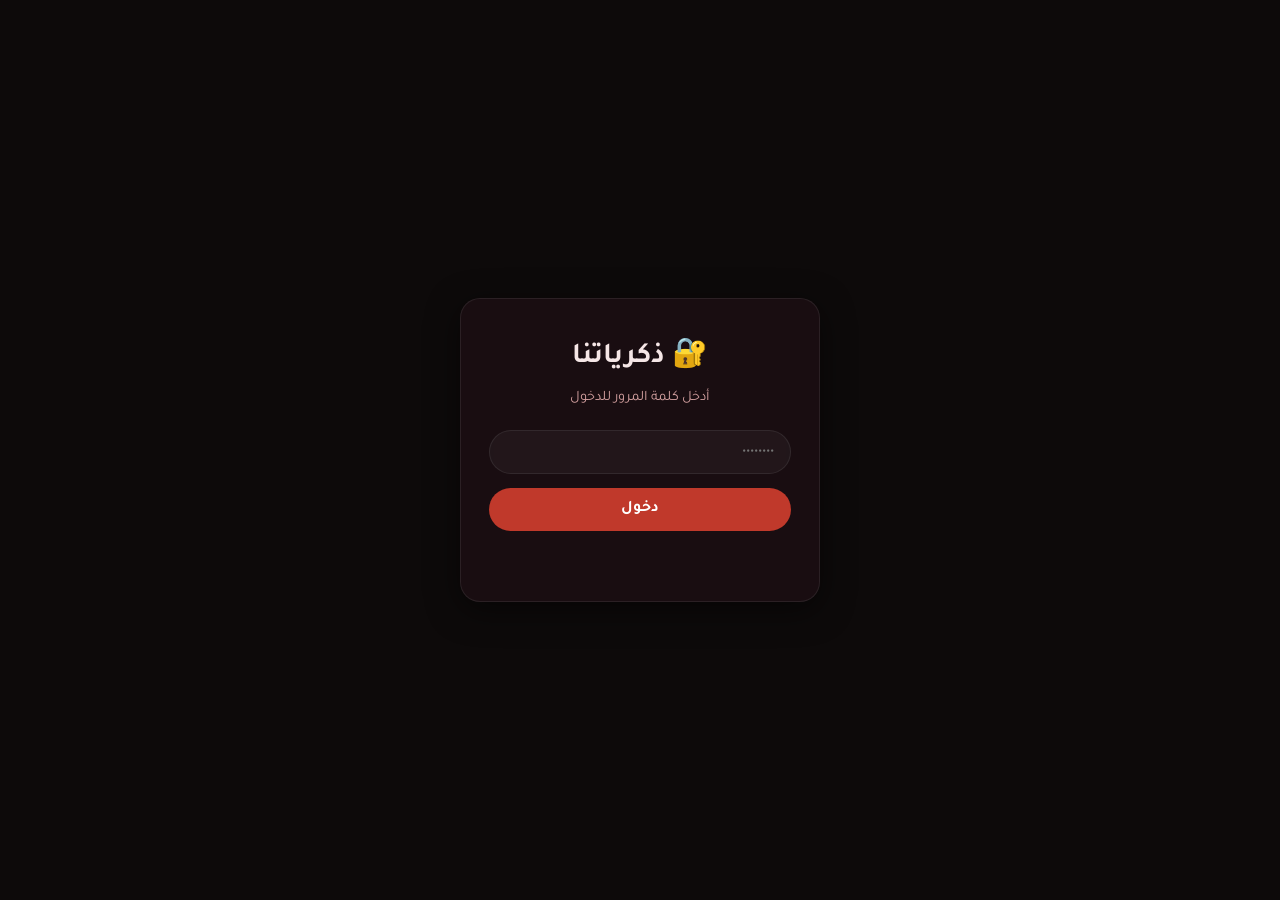
==== love.html @ b3a71997 "Add files via upload" ====
<!DOCTYPE html>
<html lang="ar" dir="rtl">
<head>
    <meta charset="UTF-8" />
    <meta name="viewport" content="width=device-width, initial-scale=1.0" />
    <title>ذكرياتنا ❤️</title>
    <link rel="preconnect" href="https://fonts.googleapis.com">
    <link rel="preconnect" href="https://fonts.gstatic.com" crossorigin>
    <link href="https://fonts.googleapis.com/css2?family=Tajawal:wght@300;400;500;700;800&display=swap" rel="stylesheet">
    <style>
        /* ========== RESET & BASE ========== */
        * {
            margin: 0;
            padding: 0;
            box-sizing: border-box;
        }

        :root {
            --bg-primary: #0d0a0a;
            --bg-secondary: #1a1015;
            --bg-card: rgba(30, 15, 20, 0.75);
            --text-primary: #f5e6e6;
            --text-secondary: #d4a0a0;
            --accent: #c0392b;
            --accent-light: #e74c3c;
            --accent-glow: rgba(192, 57, 43, 0.3);
            --glass-border: rgba(255, 255, 255, 0.08);
            --shadow: 0 8px 32px rgba(0, 0, 0, 0.5);
            --radius: 20px;
            --transition: all 0.3s cubic-bezier(0.4, 0, 0.2, 1);
        }

        html {
            scroll-behavior: smooth;
        }

        body {
            font-family: 'Tajawal', sans-serif;
            background: var(--bg-primary);
            color: var(--text-primary);
            min-height: 100vh;
            overflow-x: hidden;
            line-height: 1.6;
        }

        /* ========== SCROLLBAR ========== */
        ::-webkit-scrollbar {
            width: 6px;
        }
        ::-webkit-scrollbar-track {
            background: var(--bg-primary);
        }
        ::-webkit-scrollbar-thumb {
            background: var(--accent);
            border-radius: 10px;
        }

        /* ========== FLOATING HEARTS ========== */
        #hearts-container {
            position: fixed;
            top: 0;
            left: 0;
            width: 100%;
            height: 100%;
            pointer-events: none;
            z-index: 0;
            overflow: hidden;
        }

        .heart {
            position: absolute;
            font-size: 1.2rem;
            color: var(--accent-light);
            opacity: 0.25;
            animation: floatHeart linear infinite;
            user-select: none;
        }

        @keyframes floatHeart {
            0% {
                transform: translateY(100vh) scale(0.5) rotate(0deg);
                opacity: 0.15;
            }
            50% {
                opacity: 0.35;
            }
            100% {
                transform: translateY(-10vh) scale(1.2) rotate(720deg);
                opacity: 0;
            }
        }

        /* ========== GLASSMORPHISM ========== */
        .glass {
            background: var(--bg-card);
            backdrop-filter: blur(16px) saturate(1.2);
            -webkit-backdrop-filter: blur(16px) saturate(1.2);
            border: 1px solid var(--glass-border);
            border-radius: var(--radius);
            box-shadow: var(--shadow);
        }

        /* ========== LAYOUT ========== */
        .app-container {
            position: relative;
            z-index: 1;
            max-width: 480px;
            margin: 0 auto;
            padding: 16px 16px 80px;
        }

        /* ========== HEADER ========== */
        .app-header {
            display: flex;
            justify-content: space-between;
            align-items: center;
            padding: 12px 0;
            margin-bottom: 20px;
            border-bottom: 1px solid var(--glass-border);
        }

        .app-header .logo {
            font-size: 1.5rem;
            font-weight: 800;
            background: linear-gradient(135deg, #f5e6e6, #d4a0a0);
            -webkit-background-clip: text;
            -webkit-text-fill-color: transparent;
            background-clip: text;
            letter-spacing: -0.5px;
        }

        .header-actions {
            display: flex;
            gap: 8px;
        }

        .header-actions button {
            background: none;
            border: none;
            color: var(--text-secondary);
            font-size: 1.2rem;
            cursor: pointer;
            padding: 6px 10px;
            border-radius: 12px;
            transition: var(--transition);
            font-family: 'Tajawal', sans-serif;
        }

        .header-actions button:hover {
            background: rgba(255, 255, 255, 0.05);
            color: var(--text-primary);
        }

        .header-actions button.active {
            color: var(--accent-light);
        }

        /* ========== HERO ========== */
        .hero {
            text-align: center;
            padding: 30px 0 20px;
        }

        .hero h1 {
            font-size: 2.6rem;
            font-weight: 800;
            background: linear-gradient(135deg, #f5e6e6, #e74c3c);
            -webkit-background-clip: text;
            -webkit-text-fill-color: transparent;
            background-clip: text;
            margin-bottom: 8px;
        }

        .hero p {
            color: var(--text-secondary);
            font-size: 1.05rem;
            font-weight: 300;
            max-width: 320px;
            margin: 0 auto;
        }

        /* ========== COUNTER ========== */
        .counter {
            display: grid;
            grid-template-columns: repeat(3, 1fr);
            gap: 12px;
            margin: 24px 0 30px;
            text-align: center;
        }

        .counter .time-unit {
            background: var(--bg-card);
            backdrop-filter: blur(12px);
            -webkit-backdrop-filter: blur(12px);
            border: 1px solid var(--glass-border);
            border-radius: 16px;
            padding: 14px 6px;
        }

        .counter .time-unit .number {
            font-size: 2.2rem;
            font-weight: 800;
            color: var(--text-primary);
            line-height: 1.2;
        }

        .counter .time-unit .label {
            font-size: 0.75rem;
            color: var(--text-secondary);
            text-transform: uppercase;
            letter-spacing: 1px;
        }

        /* ========== SECTION TITLE ========== */
        .section-title {
            font-size: 1.3rem;
            font-weight: 700;
            margin: 28px 0 16px;
            display: flex;
            align-items: center;
            gap: 10px;
        }

        .section-title span {
            background: linear-gradient(135deg, var(--accent-light), var(--accent));
            width: 6px;
            height: 28px;
            border-radius: 10px;
            display: inline-block;
        }

        /* ========== CARDS GRID (Memories, Messages) ========== */
        .cards-grid {
            display: grid;
            grid-template-columns: 1fr 1fr;
            gap: 14px;
        }

        .card-item {
            background: var(--bg-card);
            backdrop-filter: blur(12px);
            -webkit-backdrop-filter: blur(12px);
            border: 1px solid var(--glass-border);
            border-radius: var(--radius);
            overflow: hidden;
            transition: var(--transition);
            cursor: pointer;
            position: relative;
        }

        .card-item:hover {
            transform: translateY(-4px);
            border-color: rgba(192, 57, 43, 0.3);
            box-shadow: 0 12px 40px rgba(192, 57, 43, 0.15);
        }

        .card-item .card-img {
            width: 100%;
            aspect-ratio: 1 / 1;
            object-fit: cover;
            display: block;
            background: #1a1015;
        }

        .card-item .card-body {
            padding: 12px 14px 14px;
        }

        .card-item .card-body .card-title {
            font-size: 0.95rem;
            font-weight: 700;
            margin-bottom: 2px;
        }

        .card-item .card-body .card-date {
            font-size: 0.7rem;
            color: var(--text-secondary);
        }

        .card-item .card-body .card-emoji {
            font-size: 1.6rem;
            position: absolute;
            top: 10px;
            right: 10px;
            background: rgba(0, 0, 0, 0.5);
            border-radius: 50%;
            width: 36px;
            height: 36px;
            display: flex;
            align-items: center;
            justify-content: center;
            backdrop-filter: blur(6px);
        }

        /* ========== LIGHTBOX ========== */
        .lightbox-overlay {
            position: fixed;
            top: 0;
            left: 0;
            width: 100%;
            height: 100%;
            background: rgba(0, 0, 0, 0.9);
            z-index: 999;
            display: none;
            align-items: center;
            justify-content: center;
            padding: 20px;
            backdrop-filter: blur(8px);
        }

        .lightbox-overlay.active {
            display: flex;
        }

        .lightbox-content {
            max-width: 420px;
            width: 100%;
            background: var(--bg-secondary);
            border-radius: var(--radius);
            overflow: hidden;
            border: 1px solid var(--glass-border);
            box-shadow: 0 20px 60px rgba(0, 0, 0, 0.8);
            animation: fadeUp 0.3s ease;
        }

        .lightbox-content img {
            width: 100%;
            max-height: 60vh;
            object-fit: contain;
            background: #0a0707;
        }

        .lightbox-content .lb-body {
            padding: 18px 20px 20px;
        }

        .lightbox-content .lb-body .lb-title {
            font-size: 1.2rem;
            font-weight: 700;
        }

        .lightbox-content .lb-body .lb-desc {
            color: var(--text-secondary);
            font-size: 0.95rem;
            margin: 4px 0 8px;
        }

        .lightbox-content .lb-body .lb-date {
            font-size: 0.8rem;
            color: var(--text-secondary);
            opacity: 0.7;
        }

        .lightbox-close {
            position: absolute;
            top: 20px;
            right: 20px;
            background: rgba(0, 0, 0, 0.6);
            border: none;
            color: #fff;
            font-size: 1.8rem;
            width: 48px;
            height: 48px;
            border-radius: 50%;
            cursor: pointer;
            transition: var(--transition);
            backdrop-filter: blur(8px);
            display: flex;
            align-items: center;
            justify-content: center;
        }

        .lightbox-close:hover {
            background: var(--accent);
        }

        .lightbox-nav {
            display: flex;
            justify-content: space-between;
            padding: 0 12px 16px;
            gap: 12px;
        }

        .lightbox-nav button {
            background: rgba(255, 255, 255, 0.06);
            border: 1px solid var(--glass-border);
            color: var(--text-primary);
            padding: 8px 20px;
            border-radius: 30px;
            cursor: pointer;
            font-family: 'Tajawal', sans-serif;
            transition: var(--transition);
            font-size: 0.85rem;
            flex: 1;
        }

        .lightbox-nav button:hover {
            background: var(--accent);
            border-color: var(--accent);
        }

        @keyframes fadeUp {
            from {
                opacity: 0;
                transform: translateY(30px) scale(0.96);
            }
            to {
                opacity: 1;
                transform: translateY(0) scale(1);
            }
        }

        /* ========== MUSIC PLAYER ========== */
        .music-player {
            background: var(--bg-card);
            backdrop-filter: blur(16px);
            -webkit-backdrop-filter: blur(16px);
            border: 1px solid var(--glass-border);
            border-radius: var(--radius);
            padding: 16px 18px;
            margin: 20px 0;
            display: flex;
            align-items: center;
            gap: 14px;
        }

        .music-player .cover {
            width: 56px;
            height: 56px;
            border-radius: 14px;
            object-fit: cover;
            background: #1a1015;
            flex-shrink: 0;
        }

        .music-player .info {
            flex: 1;
            min-width: 0;
        }

        .music-player .info .song-name {
            font-weight: 700;
            font-size: 0.95rem;
            white-space: nowrap;
            overflow: hidden;
            text-overflow: ellipsis;
        }

        .music-player .info .artist {
            font-size: 0.75rem;
            color: var(--text-secondary);
        }

        .music-player .controls {
            display: flex;
            gap: 8px;
            align-items: center;
        }

        .music-player .controls button {
            background: none;
            border: none;
            color: var(--text-secondary);
            font-size: 1.4rem;
            cursor: pointer;
            transition: var(--transition);
            padding: 4px;
            display: flex;
            align-items: center;
            justify-content: center;
        }

        .music-player .controls button:hover {
            color: var(--accent-light);
            transform: scale(1.1);
        }

        .music-player .controls button.play-btn {
            font-size: 2rem;
            color: var(--text-primary);
        }

        /* ========== TIMELINE ========== */
        .timeline {
            position: relative;
            padding: 10px 0 10px 20px;
            border-right: 2px solid var(--accent);
            margin: 16px 0 20px;
        }

        .timeline-item {
            margin-bottom: 22px;
            padding-right: 18px;
            position: relative;
            animation: slideRight 0.4s ease both;
        }

        .timeline-item::before {
            content: '';
            position: absolute;
            right: -26px;
            top: 4px;
            width: 12px;
            height: 12px;
            background: var(--accent-light);
            border-radius: 50%;
            border: 2px solid var(--bg-primary);
            box-shadow: 0 0 0 3px var(--accent-glow);
        }

        .timeline-item .tl-emoji {
            font-size: 1.3rem;
            margin-left: 6px;
        }

        .timeline-item .tl-title {
            font-weight: 700;
            font-size: 1rem;
        }

        .timeline-item .tl-desc {
            color: var(--text-secondary);
            font-size: 0.85rem;
        }

        @keyframes slideRight {
            from {
                opacity: 0;
                transform: translateX(-14px);
            }
            to {
                opacity: 1;
                transform: translateX(0);
            }
        }

        /* ========== CHAT ========== */
        .chat-container {
            background: var(--bg-card);
            backdrop-filter: blur(16px);
            -webkit-backdrop-filter: blur(16px);
            border: 1px solid var(--glass-border);
            border-radius: var(--radius);
            overflow: hidden;
            margin: 16px 0;
            height: 420px;
            display: flex;
            flex-direction: column;
        }

        .chat-header {
            padding: 12px 16px;
            border-bottom: 1px solid var(--glass-border);
            display: flex;
            align-items: center;
            gap: 12px;
            background: rgba(0, 0, 0, 0.2);
        }

        .chat-header .chat-avatar {
            width: 36px;
            height: 36px;
            border-radius: 50%;
            object-fit: cover;
            background: var(--accent);
            display: flex;
            align-items: center;
            justify-content: center;
            font-size: 1.2rem;
        }

        .chat-header .chat-name {
            font-weight: 700;
            font-size: 0.95rem;
        }

        .chat-messages {
            flex: 1;
            overflow-y: auto;
            padding: 14px 16px;
            display: flex;
            flex-direction: column;
            gap: 10px;
        }

        .chat-messages .msg {
            max-width: 82%;
            padding: 10px 14px;
            border-radius: 18px;
            font-size: 0.9rem;
            line-height: 1.5;
            animation: fadeUp 0.25s ease;
        }

        .chat-messages .msg.user {
            background: var(--accent);
            color: #fff;
            align-self: flex-end;
            border-bottom-left-radius: 4px;
        }

        .chat-messages .msg.ai {
            background: rgba(255, 255, 255, 0.06);
            color: var(--text-primary);
            align-self: flex-start;
            border-bottom-right-radius: 4px;
            border: 1px solid var(--glass-border);
        }

        .chat-messages .msg.ai .typing-dots {
            display: flex;
            gap: 4px;
            padding: 2px 0;
        }

        .chat-messages .msg.ai .typing-dots span {
            width: 8px;
            height: 8px;
            background: var(--text-secondary);
            border-radius: 50%;
            animation: typingBounce 1.2s infinite both;
        }

        .chat-messages .msg.ai .typing-dots span:nth-child(2) {
            animation-delay: 0.2s;
        }
        .chat-messages .msg.ai .typing-dots span:nth-child(3) {
            animation-delay: 0.4s;
        }

        @keyframes typingBounce {
            0%,
            80%,
            100% {
                transform: scale(0.6);
                opacity: 0.4;
            }
            40% {
                transform: scale(1);
                opacity: 1;
            }
        }

        .chat-input {
            display: flex;
            gap: 8px;
            padding: 10px 14px 14px;
            border-top: 1px solid var(--glass-border);
            background: rgba(0, 0, 0, 0.15);
        }

        .chat-input input {
            flex: 1;
            background: rgba(255, 255, 255, 0.04);
            border: 1px solid var(--glass-border);
            border-radius: 30px;
            padding: 10px 16px;
            color: var(--text-primary);
            font-family: 'Tajawal', sans-serif;
            font-size: 0.9rem;
            outline: none;
            transition: var(--transition);
        }

        .chat-input input:focus {
            border-color: var(--accent);
            background: rgba(255, 255, 255, 0.06);
        }

        .chat-input input::placeholder {
            color: var(--text-secondary);
            opacity: 0.6;
        }

        .chat-input button {
            background: var(--accent);
            border: none;
            color: #fff;
            width: 44px;
            height: 44px;
            border-radius: 50%;
            font-size: 1.2rem;
            cursor: pointer;
            transition: var(--transition);
            display: flex;
            align-items: center;
            justify-content: center;
            flex-shrink: 0;
        }

        .chat-input button:hover {
            background: var(--accent-light);
            transform: scale(1.05);
        }

        .chat-clear {
            background: none;
            border: none;
            color: var(--text-secondary);
            font-size: 0.75rem;
            cursor: pointer;
            padding: 4px 12px;
            border-radius: 20px;
            transition: var(--transition);
            font-family: 'Tajawal', sans-serif;
            opacity: 0.6;
        }

        .chat-clear:hover {
            color: var(--accent-light);
            opacity: 1;
        }

        /* ========== BOTTOM NAV ========== */
        .bottom-nav {
            position: fixed;
            bottom: 0;
            left: 0;
            right: 0;
            background: rgba(13, 10, 10, 0.92);
            backdrop-filter: blur(20px) saturate(1.4);
            -webkit-backdrop-filter: blur(20px) saturate(1.4);
            border-top: 1px solid var(--glass-border);
            display: flex;
            justify-content: space-around;
            padding: 8px 0 12px;
            z-index: 100;
            max-width: 480px;
            margin: 0 auto;
        }

        .bottom-nav button {
            background: none;
            border: none;
            color: var(--text-secondary);
            font-size: 0.65rem;
            display: flex;
            flex-direction: column;
            align-items: center;
            gap: 2px;
            cursor: pointer;
            transition: var(--transition);
            font-family: 'Tajawal', sans-serif;
            padding: 4px 12px;
            border-radius: 12px;
            position: relative;
        }

        .bottom-nav button .nav-icon {
            font-size: 1.5rem;
            line-height: 1.2;
        }

        .bottom-nav button.active {
            color: var(--accent-light);
        }

        .bottom-nav button.active::after {
            content: '';
            position: absolute;
            top: -2px;
            width: 20px;
            height: 3px;
            background: var(--accent-light);
            border-radius: 10px;
        }

        .bottom-nav button:hover {
            color: var(--text-primary);
        }

        /* ========== SECTIONS (pages) ========== */
        .page {
            display: none;
            animation: fadeUp 0.35s ease;
        }

        .page.active {
            display: block;
        }

        /* ========== LOGIN OVERLAY ========== */
        .login-overlay {
            position: fixed;
            top: 0;
            left: 0;
            width: 100%;
            height: 100%;
            background: var(--bg-primary);
            z-index: 9999;
            display: flex;
            align-items: center;
            justify-content: center;
            padding: 30px;
        }

        .login-overlay.hidden {
            display: none;
        }

        .login-box {
            background: var(--bg-card);
            backdrop-filter: blur(20px);
            -webkit-backdrop-filter: blur(20px);
            border: 1px solid var(--glass-border);
            border-radius: var(--radius);
            padding: 36px 28px;
            max-width: 360px;
            width: 100%;
            text-align: center;
            box-shadow: var(--shadow);
        }

        .login-box h2 {
            font-size: 1.8rem;
            margin-bottom: 6px;
        }

        .login-box p {
            color: var(--text-secondary);
            font-size: 0.9rem;
            margin-bottom: 20px;
        }

        .login-box input {
            width: 100%;
            padding: 12px 16px;
            border-radius: 30px;
            border: 1px solid var(--glass-border);
            background: rgba(255, 255, 255, 0.04);
            color: var(--text-primary);
            font-family: 'Tajawal', sans-serif;
            font-size: 0.95rem;
            outline: none;
            transition: var(--transition);
            margin-bottom: 14px;
        }

        .login-box input:focus {
            border-color: var(--accent);
            background: rgba(255, 255, 255, 0.06);
        }

        .login-box button {
            width: 100%;
            padding: 12px;
            border: none;
            border-radius: 30px;
            background: var(--accent);
            color: #fff;
            font-family: 'Tajawal', sans-serif;
            font-size: 1rem;
            font-weight: 700;
            cursor: pointer;
            transition: var(--transition);
        }

        .login-box button:hover {
            background: var(--accent-light);
            transform: scale(1.02);
        }

        .login-error {
            color: #e74c3c;
            font-size: 0.85rem;
            margin-top: 10px;
            min-height: 24px;
        }

        /* ========== ADMIN PANEL (placeholder) ========== */
        .admin-badge {
            background: var(--accent);
            padding: 4px 12px;
            border-radius: 30px;
            font-size: 0.7rem;
            font-weight: 700;
            color: #fff;
            display: inline-block;
        }

        /* ========== UTILITY ========== */
        .text-center {
            text-align: center;
        }
        .mt-12 {
            margin-top: 12px;
        }
        .mb-8 {
            margin-bottom: 8px;
        }
        .gap-8 {
            gap: 8px;
        }
        .flex {
            display: flex;
        }
        .flex-col {
            flex-direction: column;
        }
        .items-center {
            align-items: center;
        }
        .justify-between {
            justify-content: space-between;
        }
        .w-full {
            width: 100%;
        }
        .op-6 {
            opacity: 0.6;
        }

        /* ========== RESPONSIVE ========== */
        @media (max-width: 400px) {
            .app-container {
                padding: 12px 12px 76px;
            }
            .hero h1 {
                font-size: 2.2rem;
            }
            .counter .time-unit .number {
                font-size: 1.8rem;
            }
            .cards-grid {
                gap: 10px;
            }
            .card-item .card-body .card-title {
                font-size: 0.8rem;
            }
        }

        @media (min-width: 600px) {
            .app-container {
                max-width: 560px;
            }
            .bottom-nav {
                max-width: 560px;
            }
            .cards-grid {
                grid-template-columns: repeat(3, 1fr);
            }
        }

        /* ========== SEED DATA PLACEHOLDER ========== */
        .empty-state {
            text-align: center;
            padding: 30px 10px;
            color: var(--text-secondary);
            opacity: 0.6;
        }

        .empty-state .big-emoji {
            font-size: 3rem;
            display: block;
            margin-bottom: 8px;
        }
    </style>
</head>
<body>

    <!-- ========== FLOATING HEARTS ========== -->
    <div id="hearts-container"></div>

    <!-- ========== LOGIN OVERLAY ========== -->
    <div class="login-overlay" id="loginOverlay">
        <div class="login-box">
            <h2>🔐 ذكرياتنا</h2>
            <p>أدخل كلمة المرور للدخول</p>
            <input type="password" id="loginPassword" placeholder="••••••••" />
            <button id="loginBtn">دخول</button>
            <div class="login-error" id="loginError"></div>
        </div>
    </div>

    <!-- ========== APP ========== -->
    <div class="app-container">

        <!-- HEADER -->
        <header class="app-header">
            <div class="logo">ذكرياتنا ❤️</div>
            <div class="header-actions">
                <button id="adminBtn" style="display:none;">⚙️</button>
            </div>
        </header>

        <!-- PAGES -->
        <!-- HOME -->
        <div class="page active" id="page-home">
            <div class="hero">
                <h1>ذكرياتنا 💕</h1>
                <p>من بداية قصتنا إلى كل لحظة جميلة عشناها</p>
            </div>

            <!-- COUNTER -->
            <div class="counter" id="counter">
                <div class="time-unit"><span class="number" id="years">0</span><div class="label">سنوات</div></div>
                <div class="time-unit"><span class="number" id="months">0</span><div class="label">أشهر</div></div>
                <div class="time-unit"><span class="number" id="days">0</span><div class="label">أيام</div></div>
                <div class="time-unit"><span class="number" id="hours">0</span><div class="label">ساعات</div></div>
                <div class="time-unit"><span class="number" id="minutes">0</span><div class="label">دقائق</div></div>
                <div class="time-unit"><span class="number" id="seconds">0</span><div class="label">ثواني</div></div>
            </div>

            <!-- QUICK MUSIC -->
            <div class="music-player" id="homeMusic">
                <img class="cover" id="homeMusicCover" src="data:image/svg+xml,%3Csvg xmlns='http://www.w3.org/2000/svg' width='100' height='100'%3E%3Crect width='100' height='100' fill='%231a1015'/%3E%3Ctext x='50' y='55' font-size='40' text-anchor='middle' fill='%23d4a0a0'%3E🎵%3C/text%3E%3C/svg%3E" alt="cover">
                <div class="info">
                    <div class="song-name" id="homeSongName">أغنية البداية</div>
                    <div class="artist" id="homeArtist">ذكرياتنا</div>
                </div>
                <div class="controls">
                    <button class="play-btn" id="homePlayBtn">▶️</button>
                </div>
            </div>

            <!-- TIMELINE -->
            <div class="section-title"><span></span>📖 ذكرياتنا الزمنية</div>
            <div class="timeline" id="timelineContainer">
                <!-- injected by JS -->
            </div>
        </div>

        <!-- MEMORIES -->
        <div class="page" id="page-memories">
            <div class="section-title"><span></span>🖼 ذكرياتنا</div>
            <div class="cards-grid" id="memoriesGrid">
                <!-- injected by JS -->
            </div>
        </div>

        <!-- MESSAGES -->
        <div class="page" id="page-messages">
            <div class="section-title"><span></span>💌 رسائل خاصة</div>
            <div class="cards-grid" id="messagesGrid">
                <!-- injected by JS -->
            </div>
        </div>

        <!-- CHAT -->
        <div class="page" id="page-chat">
            <div class="section-title"><span></span>🤖 شات AI</div>
            <div class="chat-container" id="chatContainer">
                <div class="chat-header">
                    <div class="chat-avatar" id="chatAvatar">❤️</div>
                    <div class="chat-name" id="chatName">ذكرياتنا AI</div>
                    <button class="chat-clear" id="clearChatBtn">🗑 مسح</button>
                </div>
                <div class="chat-messages" id="chatMessages">
                    <!-- messages injected by JS -->
                </div>
                <div class="chat-input">
                    <input type="text" id="chatInput" placeholder="اكتب رسالتك...">
                    <button id="chatSendBtn">➤</button>
                </div>
            </div>
        </div>

        <!-- BOTTOM NAV -->
        <nav class="bottom-nav">
            <button class="active" data-page="home"><span class="nav-icon">🏠</span>الرئيسية</button>
            <button data-page="memories"><span class="nav-icon">❤️</span>ذكريات</button>
            <button data-page="messages"><span class="nav-icon">💌</span>رسائل</button>
            <button data-page="chat"><span class="nav-icon">🤖</span>شات</button>
        </nav>

    </div>

    <!-- ========== LIGHTBOX ========== -->
    <div class="lightbox-overlay" id="lightbox">
        <button class="lightbox-close" id="lightboxClose">✕</button>
        <div class="lightbox-content">
            <img id="lbImg" src="" alt="">
            <div class="lb-body">
                <div class="lb-title" id="lbTitle"></div>
                <div class="lb-desc" id="lbDesc"></div>
                <div class="lb-date" id="lbDate"></div>
            </div>
            <div class="lightbox-nav">
                <button id="lbPrev">‹ السابق</button>
                <button id="lbNext">التالي ›</button>
            </div>
        </div>
    </div>

    <script>
        // ============================================================
        //  DATA STORE (in-memory seed)
        // ============================================================
        const DATA = {
            sitePassword: '123456', // will be overridden by admin
            startDate: '2025-01-15T00:00:00',
            memories: [{
                id: 1,
                title: 'أول لقاء',
                desc: 'اليوم الذي تغير فيه كل شيء',
                date: '2025-01-15',
                emoji: '💕',
                image: 'data:image/svg+xml,%3Csvg xmlns="http://www.w3.org/2000/svg" width="200" height="200"%3E%3Crect width="200" height="200" fill="%231a1015"/%3E%3Ctext x="100" y="115" font-size="70" text-anchor="middle" fill="%23d4a0a0"%3E💕%3C/text%3E%3C/svg%3E'
            }, {
                id: 2,
                title: 'أول رسالة',
                desc: 'كلمات من القلب',
                date: '2025-01-20',
                emoji: '💌',
                image: 'data:image/svg+xml,%3Csvg xmlns="http://www.w3.org/2000/svg" width="200" height="200"%3E%3Crect width="200" height="200" fill="%231a1015"/%3E%3Ctext x="100" y="115" font-size="70" text-anchor="middle" fill="%23d4a0a0"%3E💌%3C/text%3E%3C/svg%3E'
            }, {
                id: 3,
                title: 'أجمل يوم',
                desc: 'ضحكتك تغير الدنيا',
                date: '2025-02-10',
                emoji: '🌹',
                image: 'data:image/svg+xml,%3Csvg xmlns="http://www.w3.org/2000/svg" width="200" height="200"%3E%3Crect width="200" height="200" fill="%231a1015"/%3E%3Ctext x="100" y="115" font-size="70" text-anchor="middle" fill="%23d4a0a0"%3E🌹%3C/text%3E%3C/svg%3E'
            }],
            messages: [{
                id: 1,
                title: 'رسالة الصباح',
                text: 'صباح الخير يا أجمل شخص في الكون. كل يوم معك هو هدية.',
                date: '2025-02-01',
                emoji: '🌅',
                image: ''
            }, {
                id: 2,
                title: 'حبي لك',
                text: 'أنت كل شيء بالنسبة لي. لا أتخيل حياتي بدونك.',
                date: '2025-02-14',
                emoji: '❤️',
                image: ''
            }],
            timeline: [
                { emoji: '❤️', title: 'البداية', desc: 'بدأت قصتنا الجميلة' },
                { emoji: '📸', title: 'أول ذكرى', desc: 'أول صورة معًا' },
                { emoji: '💌', title: 'أول رسالة', desc: 'كلمات من القلب' },
                { emoji: '🌹', title: 'أجمل لحظة', desc: 'يوم لا يُنسى' },
                { emoji: '✨', title: 'ذكرياتنا الحالية', desc: 'كل يوم هو قصة جديدة' }
            ],
            songs: [{
                id: 1,
                name: 'أغنية البداية',
                artist: 'ذكرياتنا',
                cover: 'data:image/svg+xml,%3Csvg xmlns="http://www.w3.org/2000/svg" width="100" height="100"%3E%3Crect width="100" height="100" fill="%231a1015"/%3E%3Ctext x="50" y="60" font-size="40" text-anchor="middle" fill="%23d4a0a0"%3E🎵%3C/text%3E%3C/svg%3E',
                url: ''
            }],
            chatSettings: {
                name: 'ذكرياتنا AI',
                avatar: '❤️',
                welcome: 'أهلًا ❤️ أنا موجود هنا عشان أسمعك وأتكلم معاك.',
                systemPrompt: 'أنت مساعد رومانسي ولطيف، تتحدث باللهجة العربية الفصحى أو العامية المصرية. أنت صديق حنون ومتفهم.',
                language: 'ar'
            },
            siteTitle: 'ذكرياتنا ❤️',
            siteSubtitle: 'من بداية قصتنا إلى كل لحظة جميلة عشناها'
        };

        // ============================================================
        //  STATE
        // ============================================================
        let currentPage = 'home';
        let isLoggedIn = false;
        let lbIndex = 0;
        let lbItems = [];
        let chatHistory = [];
        let isPlaying = false;

        // ============================================================
        //  DOM REFS
        // ============================================================
        const $ = (s) => document.querySelector(s);
        const $$ = (s) => document.querySelectorAll(s);

        const pages = {
            home: $('#page-home'),
            memories: $('#page-memories'),
            messages: $('#page-messages'),
            chat: $('#page-chat')
        };

        const navBtns = $$('.bottom-nav button');
        const loginOverlay = $('#loginOverlay');
        const loginPassword = $('#loginPassword');
        const loginBtn = $('#loginBtn');
        const loginError = $('#loginError');
        const adminBtn = $('#adminBtn');

        // ============================================================
        //  HELPERS
        // ============================================================
        function formatDate(d) {
            const dt = new Date(d);
            return dt.toLocaleDateString('ar-EG', { year: 'numeric', month: 'short', day: 'numeric' });
        }

        function generateId() { return Date.now() + Math.random() * 1000; }

        // ============================================================
        //  COUNTER
        // ============================================================
        function updateCounter() {
            const start = new Date(DATA.startDate);
            const now = new Date();
            let diff = (now - start) / 1000;

            if (diff < 0) diff = 0;
            const seconds = Math.floor(diff);
            const minutes = Math.floor(seconds / 60);
            const hours = Math.floor(minutes / 60);
            const days = Math.floor(hours / 24);
            const months = Math.floor(days / 30.44);
            const years = Math.floor(months / 12);

            document.getElementById('years').textContent = years;
            document.getElementById('months').textContent = months % 12;
            document.getElementById('days').textContent = days % 30;
            document.getElementById('hours').textContent = hours % 24;
            document.getElementById('minutes').textContent = minutes % 60;
            document.getElementById('seconds').textContent = seconds % 60;
        }

        // ============================================================
        //  RENDER: MEMORIES
        // ============================================================
        function renderMemories() {
            const grid = document.getElementById('memoriesGrid');
            if (!DATA.memories.length) {
                grid.innerHTML = `<div class="empty-state"><span class="big-emoji">📸</span>لا توجد ذكريات بعد</div>`;
                return;
            }
            grid.innerHTML = DATA.memories.map((m, i) => `
                    <div class="card-item" data-index="${i}" data-type="memory">
                        <img class="card-img" src="${m.image}" alt="${m.title}" loading="lazy" />
                        <div class="card-body">
                            <div class="card-title">${m.emoji || '❤️'} ${m.title}</div>
                            <div class="card-date">${formatDate(m.date)}</div>
                        </div>
                    </div>
                `).join('');

            // click to lightbox
            grid.querySelectorAll('.card-item').forEach(el => {
                el.addEventListener('click', function() {
                    const idx = parseInt(this.dataset.index);
                    lbItems = DATA.memories;
                    lbIndex = idx;
                    openLightbox(idx);
                });
            });
        }

        // ============================================================
        //  RENDER: MESSAGES
        // ============================================================
        function renderMessages() {
            const grid = document.getElementById('messagesGrid');
            if (!DATA.messages.length) {
                grid.innerHTML = `<div class="empty-state"><span class="big-emoji">💌</span>لا توجد رسائل بعد</div>`;
                return;
            }
            grid.innerHTML = DATA.messages.map((m, i) => `
                    <div class="card-item" data-index="${i}" data-type="message">
                        ${m.image ? `<img class="card-img" src="${m.image}" alt="${m.title}" loading="lazy" />` : `<div class="card-img" style="display:flex;align-items:center;justify-content:center;font-size:3rem;background:#1a1015;">${m.emoji || '💌'}</div>`}
                        <div class="card-body">
                            <div class="card-title">${m.emoji || '💌'} ${m.title}</div>
                            <div class="card-date">${formatDate(m.date)}</div>
                        </div>
                    </div>
                `).join('');

            grid.querySelectorAll('.card-item').forEach(el => {
                el.addEventListener('click', function() {
                    const idx = parseInt(this.dataset.index);
                    const m = DATA.messages[idx];
                    document.getElementById('lbImg').src = m.image || 'data:image/svg+xml,%3Csvg xmlns="http://www.w3.org/2000/svg" width="200" height="200"%3E%3Crect width="200" height="200" fill="%231a1015"/%3E%3Ctext x="100" y="115" font-size="70" text-anchor="middle" fill="%23d4a0a0"%3E💌%3C/text%3E%3C/svg%3E';
                    document.getElementById('lbTitle').textContent = `${m.emoji || '💌'} ${m.title}`;
                    document.getElementById('lbDesc').textContent = m.text;
                    document.getElementById('lbDate').textContent = formatDate(m.date);
                    document.getElementById('lightbox').classList.add('active');
                    document.getElementById('lbPrev').style.display = 'none';
                    document.getElementById('lbNext').style.display = 'none';
                });
            });
        }

        // ============================================================
        //  RENDER: TIMELINE
        // ============================================================
        function renderTimeline() {
            const container = document.getElementById('timelineContainer');
            container.innerHTML = DATA.timeline.map(t => `
                    <div class="timeline-item">
                        <span class="tl-emoji">${t.emoji || '✨'}</span>
                        <span class="tl-title">${t.title}</span>
                        <div class="tl-desc">${t.desc || ''}</div>
                    </div>
                `).join('');
        }

        // ============================================================
        //  RENDER: MUSIC
        // ============================================================
        function renderMusic() {
            const song = DATA.songs[0] || { name: 'أغنية البداية', artist: 'ذكرياتنا', cover: '' };
            document.getElementById('homeSongName').textContent = song.name;
            document.getElementById('homeArtist').textContent = song.artist;
            if (song.cover) {
                document.getElementById('homeMusicCover').src = song.cover;
            }
        }

        // ============================================================
        //  CHAT
        // ============================================================
        function renderChat() {
            const container = document.getElementById('chatMessages');
            const settings = DATA.chatSettings;
            document.getElementById('chatName').textContent = settings.name;
            document.getElementById('chatAvatar').textContent = settings.avatar;

            // if no history, show welcome
            if (!chatHistory.length) {
                chatHistory = [{ role: 'ai', text: settings.welcome }];
            }

            container.innerHTML = chatHistory.map(msg => `
                    <div class="msg ${msg.role === 'user' ? 'user' : 'ai'}">
                        ${msg.role === 'ai' ? `<span style="margin-left:6px;">${settings.avatar}</span>` : ''}
                        ${msg.text}
                    </div>
                `).join('');

            container.scrollTop = container.scrollHeight;
        }

        async function sendChatMessage(text) {
            if (!text.trim()) return;
            const input = document.getElementById('chatInput');
            input.value = '';
            chatHistory.push({ role: 'user', text: text.trim() });
            renderChat();

            // show typing
            const container = document.getElementById('chatMessages');
            const typingDiv = document.createElement('div');
            typingDiv.className = 'msg ai';
            typingDiv.innerHTML = `<span style="margin-left:6px;">${DATA.chatSettings.avatar}</span><div class="typing-dots"><span></span><span></span><span></span></div>`;
            container.appendChild(typingDiv);
            container.scrollTop = container.scrollHeight;

            // Simulate AI response (in production, call edge function)
            setTimeout(() => {
                // remove typing
                container.removeChild(typingDiv);
                const responses = [
                    'ما أحلى كلامك! 😊 أنت تملأ قلبي فرحًا.',
                    'صدقًا، كلماتك تلمس الروح. 🌸',
                    'أنا هنا دائمًا لأسمعك، تحدث أكثر. 💕',
                    'حبيبي، أنت أجمل ما في اليوم. ❤️',
                    'كل كلمة منك هي نغمة جميلة في قلبي. 🎵'
                ];
                const reply = responses[Math.floor(Math.random() * responses.length)];
                chatHistory.push({ role: 'ai', text: reply });
                renderChat();
            }, 800 + Math.random() * 600);
        }

        // ============================================================
        //  LIGHTBOX
        // ============================================================
        function openLightbox(index) {
            const item = lbItems[index];
            if (!item) return;
            document.getElementById('lbImg').src = item.image || 'data:image/svg+xml,%3Csvg xmlns="http://www.w3.org/2000/svg" width="200" height="200"%3E%3Crect width="200" height="200" fill="%231a1015"/%3E%3Ctext x="100" y="115" font-size="70" text-anchor="middle" fill="%23d4a0a0"%3E❤️%3C/text%3E%3C/svg%3E';
            document.getElementById('lbTitle').textContent = `${item.emoji || '❤️'} ${item.title}`;
            document.getElementById('lbDesc').textContent = item.desc || '';
            document.getElementById('lbDate').textContent = formatDate(item.date);
            document.getElementById('lightbox').classList.add('active');

            document.getElementById('lbPrev').style.display = lbItems.length > 1 ? 'block' : 'none';
            document.getElementById('lbNext').style.display = lbItems.length > 1 ? 'block' : 'none';
            lbIndex = index;
        }

        // ============================================================
        //  NAVIGATION
        // ============================================================
        function navigateTo(page) {
            currentPage = page;
            Object.keys(pages).forEach(key => {
                pages[key].classList.toggle('active', key === page);
            });
            navBtns.forEach(btn => {
                btn.classList.toggle('active', btn.dataset.page === page);
            });
            // re-render dynamic content on navigation
            if (page === 'home') {
                updateCounter();
                renderTimeline();
                renderMusic();
            }
            if (page === 'memories') renderMemories();
            if (page === 'messages') renderMessages();
            if (page === 'chat') renderChat();
        }

        // ============================================================
        //  LOGIN
        // ============================================================
        function checkAuth() {
            const stored = localStorage.getItem('siteAuth');
            if (stored === 'true') {
                isLoggedIn = true;
                loginOverlay.classList.add('hidden');
                adminBtn.style.display = 'inline-block';
                return true;
            }
            return false;
        }

        function login(password) {
            if (password === DATA.sitePassword) {
                isLoggedIn = true;
                localStorage.setItem('siteAuth', 'true');
                loginOverlay.classList.add('hidden');
                adminBtn.style.display = 'inline-block';
                loginError.textContent = '';
                loginPassword.value = '';
                return true;
            } else {
                loginError.textContent = '❌ كلمة المرور غير صحيحة';
                return false;
            }
        }

        // ============================================================
        //  ADMIN PANEL (simplified - just a placeholder for now)
        // ============================================================
        function openAdmin() {
            if (!isLoggedIn) return;
            alert('🔐 لوحة التحكم (نسخة مبسطة)\n\n' +
                '👤 Admin: root\n' +
                '📊 عدد الذكريات: ' + DATA.memories.length + '\n' +
                '💌 عدد الرسائل: ' + DATA.messages.length + '\n' +
                '🎵 عدد الأغاني: ' + DATA.songs.length + '\n\n' +
                '⚙️ سيتم إضافة CRUD كامل في الإصدار القادم.');
        }

        // ============================================================
        //  FLOATING HEARTS
        // ============================================================
        function createHearts() {
            const container = document.getElementById('hearts-container');
            const symbols = ['❤️', '💕', '♥️', '💗', '💖'];
            for (let i = 0; i < 30; i++) {
                const heart = document.createElement('div');
                heart.className = 'heart';
                heart.textContent = symbols[Math.floor(Math.random() * symbols.length)];
                heart.style.left = Math.random() * 100 + '%';
                heart.style.fontSize = (0.8 + Math.random() * 1.2) + 'rem';
                heart.style.animationDuration = (12 + Math.random() * 18) + 's';
                heart.style.animationDelay = (Math.random() * 20) + 's';
                container.appendChild(heart);
            }
        }

        // ============================================================
        //  MUSIC PLAYER (simple toggle)
        // ============================================================
        function toggleMusic() {
            i
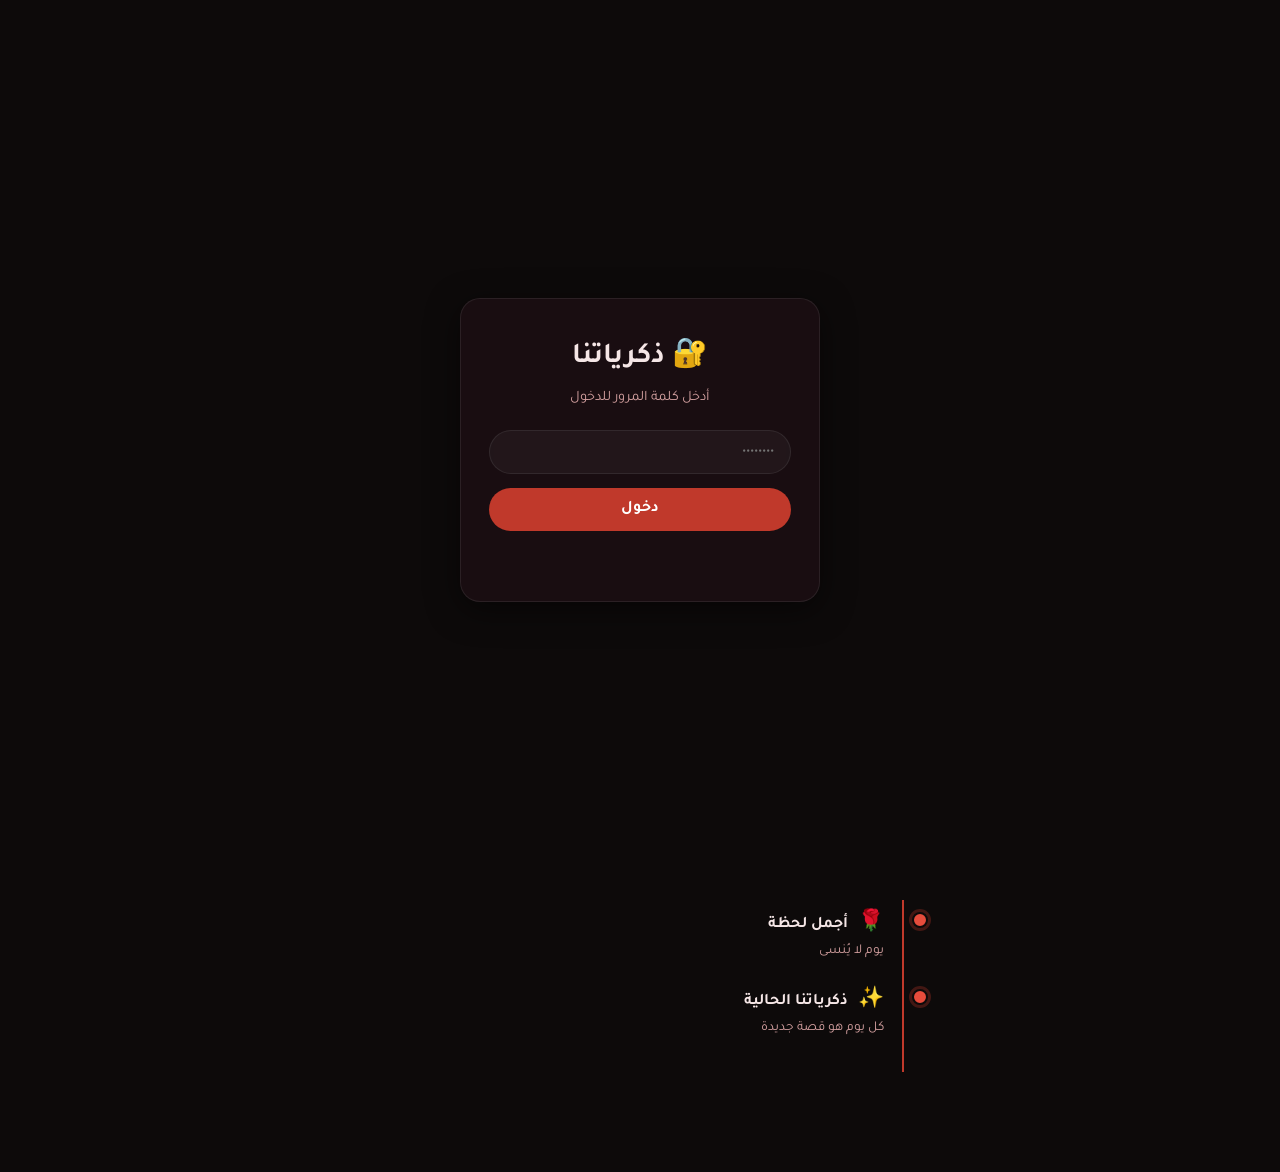
==== commit c414b38c: "Add files via upload" ====
--- a/love.html
+++ b/love.html
@@ -1464,4 +1464,115 @@
         //  MUSIC PLAYER (simple toggle)
         // ============================================================
         function toggleMusic() {
-            i+            isPlaying = !isPlaying;
+            document.getElementById('homePlayBtn').textContent = isPlaying ? '⏸️' : '▶️';
+            // In production, this would control an audio element
+        }
+
+        // ============================================================
+        //  EVENT BINDINGS
+        // ============================================================
+        function initEvents() {
+            // Nav
+            navBtns.forEach(btn => {
+                btn.addEventListener('click', function() {
+                    navigateTo(this.dataset.page);
+                });
+            });
+
+            // Login
+            loginBtn.addEventListener('click', () => login(loginPassword.value));
+            loginPassword.addEventListener('keydown', (e) => {
+                if (e.key === 'Enter') login(loginPassword.value);
+            });
+
+            // Admin
+            adminBtn.addEventListener('click', openAdmin);
+
+            // Lightbox
+            document.getElementById('lightboxClose').addEventListener('click', () => {
+                document.getElementById('lightbox').classList.remove('active');
+            });
+            document.getElementById('lightbox').addEventListener('click', function(e) {
+                if (e.target === this) this.classList.remove('active');
+            });
+            document.getElementById('lbPrev').addEventListener('click', function() {
+                if (lbIndex > 0) { lbIndex--;
+                    openLightbox(lbIndex); }
+            });
+            document.getElementById('lbNext').addEventListener('click', function() {
+                if (lbIndex < lbItems.length - 1) { lbIndex++;
+                    openLightbox(lbIndex); }
+            });
+
+            // Chat
+            document.getElementById('chatSendBtn').addEventListener('click', () => {
+                const input = document.getElementById('chatInput');
+                sendChatMessage(input.value);
+            });
+            document.getElementById('chatInput').addEventListener('keydown', (e) => {
+                if (e.key === 'Enter') {
+                    const input = document.getElementById('chatInput');
+                    sendChatMessage(input.value);
+                }
+            });
+            document.getElementById('clearChatBtn').addEventListener('click', () => {
+                chatHistory = [];
+                const settings = DATA.chatSettings;
+                chatHistory = [{ role: 'ai', text: settings.welcome }];
+                renderChat();
+            });
+
+            // Music play
+            document.getElementById('homePlayBtn').addEventListener('click', toggleMusic);
+
+            // Keyboard shortcuts
+            document.addEventListener('keydown', (e) => {
+                if (e.key === 'Escape') {
+                    document.getElementById('lightbox').classList.remove('active');
+                }
+            });
+        }
+
+        // ============================================================
+        //  INIT
+        // ============================================================
+        function init() {
+            createHearts();
+
+            // check auth
+            if (!checkAuth()) {
+                loginOverlay.classList.remove('hidden');
+            } else {
+                adminBtn.style.display = 'inline-block';
+            }
+
+            // seed chat
+            chatHistory = [{ role: 'ai', text: DATA.chatSettings.welcome }];
+
+            // render all
+            renderMemories();
+            renderMessages();
+            renderTimeline();
+            renderMusic();
+            renderChat();
+            updateCounter();
+
+            // start counter interval
+            setInterval(updateCounter, 1000);
+
+            initEvents();
+
+            // navigate to home
+            navigateTo('home');
+
+            console.log('❤️ ذكرياتنا - موقع رومانسي تفاعلي');
+            console.log('📌 كلمة المرور الافتراضية: 123456');
+            console.log('🔐 قم بتغييرها من لوحة التحكم (قريبًا)');
+        }
+
+        // Run
+        document.addEventListener('DOMContentLoaded', init);
+    </script>
+</body>
+</html>
